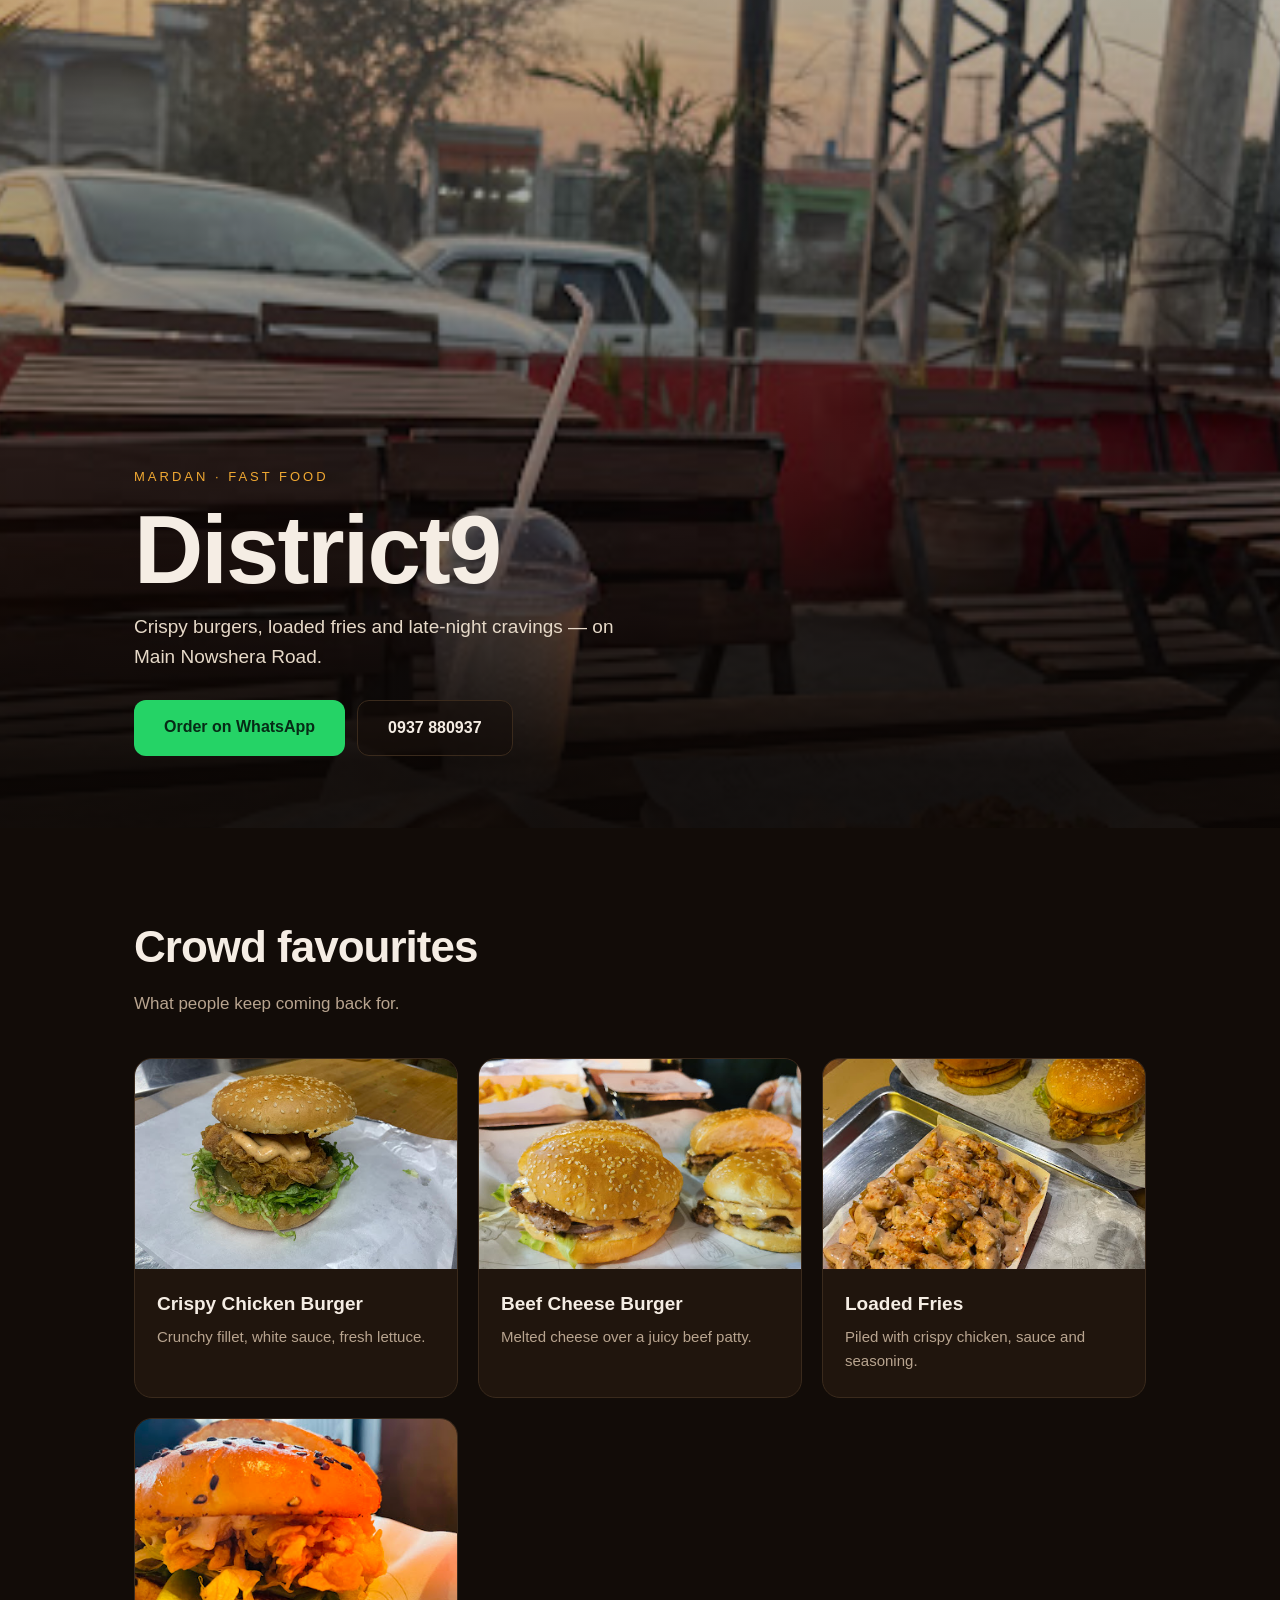
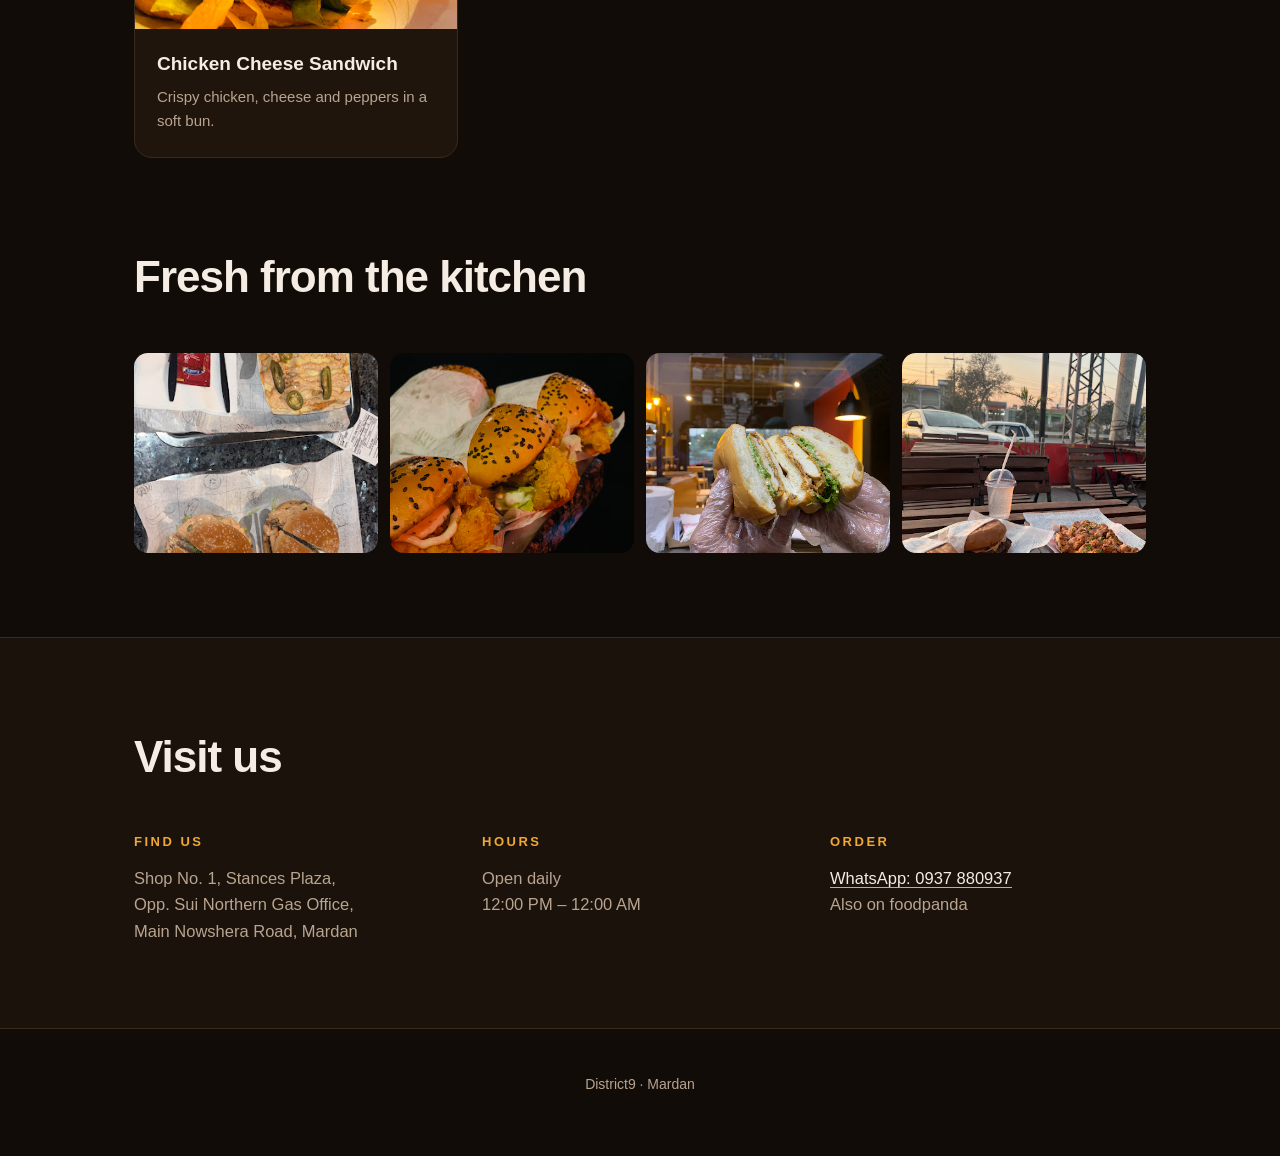
==== district9/index.html @ 01916287 "Add files via upload" ====
<!DOCTYPE html>
<html lang="en">
<head>
<meta charset="UTF-8">
<meta name="viewport" content="width=device-width, initial-scale=1.0">
<title>District9 — Burgers & Fast Food, Mardan</title>
<meta name="description" content="District9 — crispy burgers, loaded fries and more on Main Nowshera Road, Mardan. Open daily 12 PM to 12 AM.">
<style>
  :root{
    --bg:#120c08; --bg2:#1b120c; --card:#20150d;
    --line:#3a2a1c; --text:#f5ede4; --muted:#b8a48f; --accent:#f0a832;
  }
  *{margin:0;padding:0;box-sizing:border-box}
  html{scroll-behavior:smooth}
  body{background:var(--bg);color:var(--text);
    font-family:-apple-system,BlinkMacSystemFont,"Segoe UI",Inter,Roboto,sans-serif;
    line-height:1.6;-webkit-font-smoothing:antialiased;overflow-x:hidden}
  img{display:block;max-width:100%}
  .wrap{max-width:1060px;margin:0 auto;padding:0 24px}
  /* hero */
  .hero{position:relative;min-height:92vh;display:flex;align-items:flex-end;overflow:hidden}
  .hero-bg{position:absolute;inset:0;background:url('img6.jpg') center/cover;transform:scale(1.08);
    animation:slowzoom 18s ease-in-out infinite alternate}
  @keyframes slowzoom{from{transform:scale(1.08)}to{transform:scale(1.18)}}
  .hero::after{content:"";position:absolute;inset:0;
    background:linear-gradient(to top,rgba(10,6,4,.94) 8%,rgba(10,6,4,.45) 45%,rgba(10,6,4,.25) 100%)}
  .hero-inner{position:relative;z-index:2;padding:0 24px 72px;max-width:1060px;margin:0 auto;width:100%}
  .kicker{color:var(--accent);font-size:13px;letter-spacing:3px;text-transform:uppercase;margin-bottom:14px}
  .hero h1{font-size:clamp(52px,9vw,96px);font-weight:800;letter-spacing:-2px;line-height:1}
  .hero p{margin-top:14px;font-size:19px;color:#e6d9c8;max-width:520px}
  .hero-cta{margin-top:28px;display:flex;gap:12px;flex-wrap:wrap}
  .btn{display:inline-block;padding:14px 30px;border-radius:12px;text-decoration:none;
    font-size:16px;font-weight:700;transition:transform .3s ease,box-shadow .3s ease}
  .btn.order{background:#25d366;color:#062b16}
  .btn.order:hover{transform:translateY(-2px);box-shadow:0 10px 28px rgba(37,211,102,.3)}
  .btn.call{border:1px solid var(--line);color:var(--text);background:rgba(20,12,8,.5)}
  .btn.call:hover{border-color:var(--accent)}
  /* sections */
  section{padding:84px 0}
  .sec-head{margin-bottom:40px}
  .sec-head h2{font-size:clamp(30px,4.5vw,44px);font-weight:750;letter-spacing:-1px}
  .sec-head p{color:var(--muted);margin-top:8px;font-size:17px}
  .menu-grid{display:grid;grid-template-columns:repeat(auto-fit,minmax(240px,1fr));gap:20px}
  .dish{background:var(--card);border:1px solid var(--line);border-radius:18px;overflow:hidden;
    transition:transform .4s ease,border-color .4s ease}
  .dish:hover{transform:translateY(-6px);border-color:#5a422c}
  .dish img{height:210px;width:100%;object-fit:cover}
  .dish-body{padding:20px 22px 24px}
  .dish-body h3{font-size:19px;margin-bottom:6px}
  .dish-body p{color:var(--muted);font-size:15px}
  /* gallery */
  .strip{display:grid;grid-template-columns:repeat(4,1fr);gap:12px}
  .strip img{height:200px;width:100%;object-fit:cover;border-radius:14px;
    transition:transform .4s ease;cursor:pointer}
  .strip img:hover{transform:scale(1.03)}
  /* visit */
  .visit{background:var(--bg2);border-top:1px solid var(--line);border-bottom:1px solid var(--line)}
  .visit-grid{display:grid;grid-template-columns:repeat(auto-fit,minmax(260px,1fr));gap:32px}
  .v-block h3{font-size:13px;letter-spacing:2.5px;text-transform:uppercase;color:var(--accent);margin-bottom:12px}
  .v-block p{color:var(--muted);font-size:16.5px}
  .v-block a{color:var(--text);text-decoration:none;border-bottom:1px solid var(--accent)}
  footer{padding:44px 0 60px;color:var(--muted);font-size:14px;text-align:center}
  .reveal{opacity:0;transform:translateY(30px);transition:opacity .8s ease,transform .8s ease}
  .reveal.in{opacity:1;transform:none}
  @media(max-width:640px){.strip{grid-template-columns:repeat(2,1fr)}section{padding:64px 0}}
</style>
</head>
<body>

<header class="hero">
  <div class="hero-bg"></div>
  <div class="hero-inner">
    <div class="kicker">Mardan · Fast Food</div>
    <h1>District9</h1>
    <p>Crispy burgers, loaded fries and late-night cravings — on Main Nowshera Road.</p>
    <div class="hero-cta">
      <a class="btn order" href="https://wa.me/92937880937?text=Assalam%20o%20alaikum%2C%20I%20want%20to%20place%20an%20order.">Order on WhatsApp</a>
      <a class="btn call" href="tel:+92937880937">0937 880937</a>
    </div>
  </div>
</header>

<section>
  <div class="wrap">
    <div class="sec-head reveal">
      <h2>Crowd favourites</h2>
      <p>What people keep coming back for.</p>
    </div>
    <div class="menu-grid">
      <div class="dish reveal">
        <img src="img1.jpg" alt="Crispy chicken burger">
        <div class="dish-body"><h3>Crispy Chicken Burger</h3><p>Crunchy fillet, white sauce, fresh lettuce.</p></div>
      </div>
      <div class="dish reveal">
        <img src="img2.jpg" alt="Beef cheese burgers">
        <div class="dish-body"><h3>Beef Cheese Burger</h3><p>Melted cheese over a juicy beef patty.</p></div>
      </div>
      <div class="dish reveal">
        <img src="img3.jpg" alt="Loaded fries">
        <div class="dish-body"><h3>Loaded Fries</h3><p>Piled with crispy chicken, sauce and seasoning.</p></div>
      </div>
      <div class="dish reveal">
        <img src="img8.jpg" alt="Chicken cheese sandwich">
        <div class="dish-body"><h3>Chicken Cheese Sandwich</h3><p>Crispy chicken, cheese and peppers in a soft bun.</p></div>
      </div>
    </div>
  </div>
</section>

<section style="padding-top:0">
  <div class="wrap">
    <div class="sec-head reveal">
      <h2>Fresh from the kitchen</h2>
    </div>
    <div class="strip reveal">
      <img src="img4.jpg" alt="Burgers and loaded fries tray">
      <img src="img5.jpg" alt="Crispy chicken burgers">
      <img src="img7.jpg" alt="Chicken sandwich close-up">
      <img src="img6.jpg" alt="Outdoor seating at sunset">
    </div>
  </div>
</section>

<section class="visit">
  <div class="wrap">
    <div class="sec-head reveal">
      <h2>Visit us</h2>
    </div>
    <div class="visit-grid">
      <div class="v-block reveal">
        <h3>Find us</h3>
        <p>Shop No. 1, Stances Plaza,<br>Opp. Sui Northern Gas Office,<br>Main Nowshera Road, Mardan</p>
      </div>
      <div class="v-block reveal">
        <h3>Hours</h3>
        <p>Open daily<br>12:00 PM – 12:00 AM</p>
      </div>
      <div class="v-block reveal">
        <h3>Order</h3>
        <p><a href="https://wa.me/92937880937">WhatsApp: 0937 880937</a><br>Also on foodpanda</p>
      </div>
    </div>
  </div>
</section>

<footer>District9 · Mardan</footer>

<script>
  const io = new IntersectionObserver(es => es.forEach(e => {
    if (e.isIntersecting) { e.target.classList.add('in'); io.unobserve(e.target); }
  }), {threshold: 0.12});
  document.querySelectorAll('.reveal').forEach(el => io.observe(el));
</script>
</body>
</html>
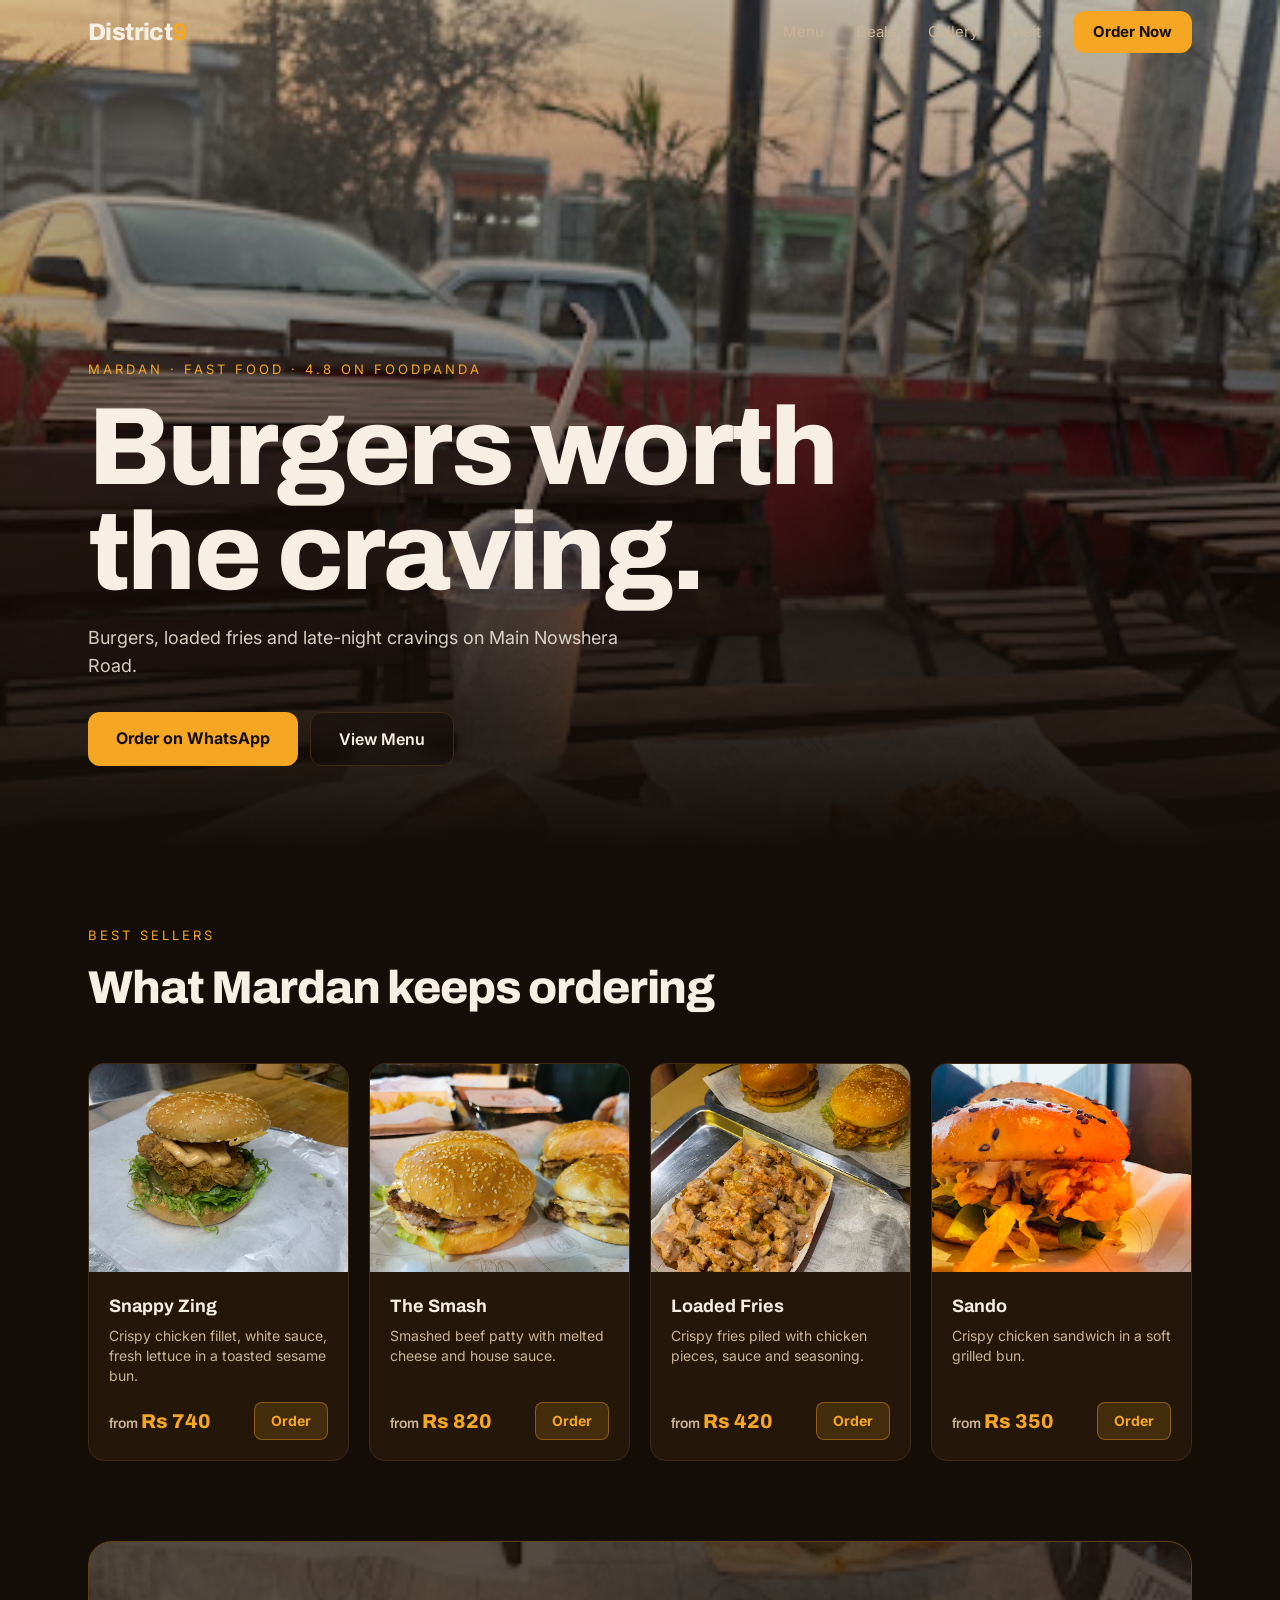
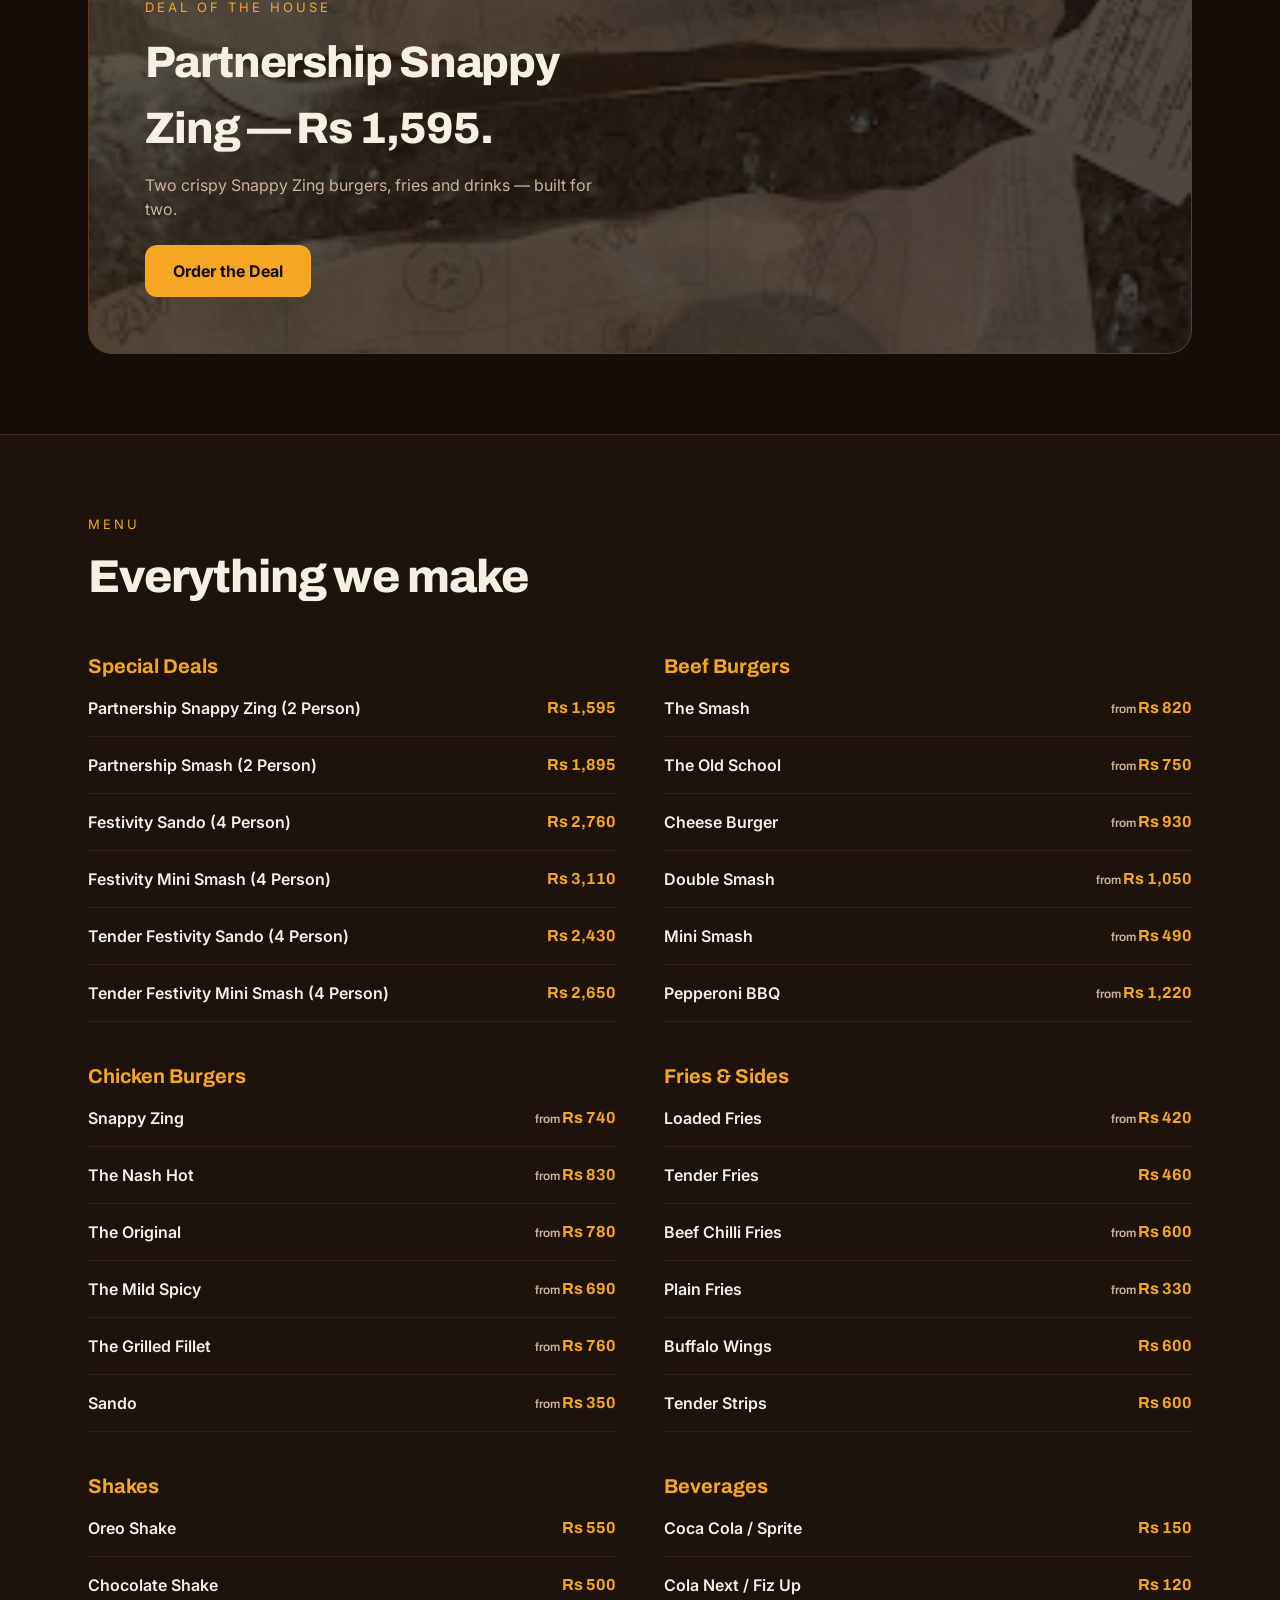
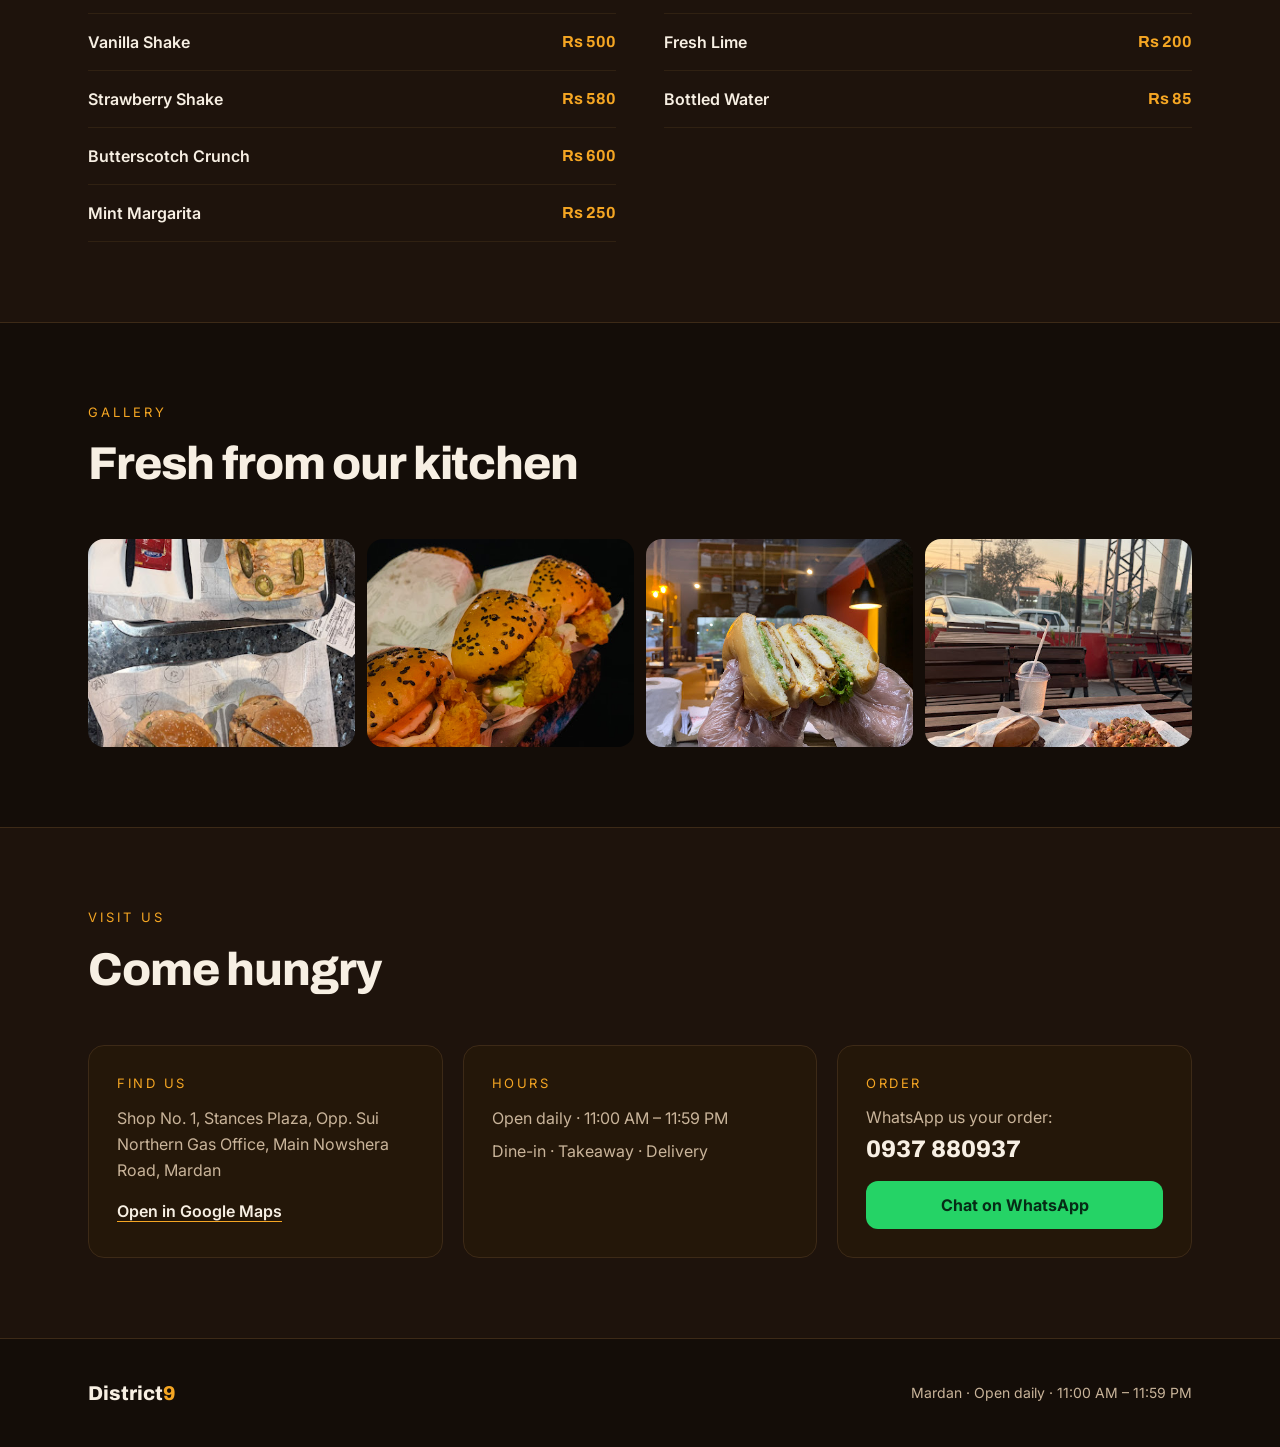
==== commit 86af08e5: "Add files via upload" ====
--- a/district9/index.html
+++ b/district9/index.html
@@ -1,155 +1,17 @@
-<!DOCTYPE html>
+<!doctype html>
 <html lang="en">
-<head>
-<meta charset="UTF-8">
-<meta name="viewport" content="width=device-width, initial-scale=1.0">
-<title>District9 — Burgers & Fast Food, Mardan</title>
-<meta name="description" content="District9 — crispy burgers, loaded fries and more on Main Nowshera Road, Mardan. Open daily 12 PM to 12 AM.">
-<style>
-  :root{
-    --bg:#120c08; --bg2:#1b120c; --card:#20150d;
-    --line:#3a2a1c; --text:#f5ede4; --muted:#b8a48f; --accent:#f0a832;
-  }
-  *{margin:0;padding:0;box-sizing:border-box}
-  html{scroll-behavior:smooth}
-  body{background:var(--bg);color:var(--text);
-    font-family:-apple-system,BlinkMacSystemFont,"Segoe UI",Inter,Roboto,sans-serif;
-    line-height:1.6;-webkit-font-smoothing:antialiased;overflow-x:hidden}
-  img{display:block;max-width:100%}
-  .wrap{max-width:1060px;margin:0 auto;padding:0 24px}
-  /* hero */
-  .hero{position:relative;min-height:92vh;display:flex;align-items:flex-end;overflow:hidden}
-  .hero-bg{position:absolute;inset:0;background:url('img6.jpg') center/cover;transform:scale(1.08);
-    animation:slowzoom 18s ease-in-out infinite alternate}
-  @keyframes slowzoom{from{transform:scale(1.08)}to{transform:scale(1.18)}}
-  .hero::after{content:"";position:absolute;inset:0;
-    background:linear-gradient(to top,rgba(10,6,4,.94) 8%,rgba(10,6,4,.45) 45%,rgba(10,6,4,.25) 100%)}
-  .hero-inner{position:relative;z-index:2;padding:0 24px 72px;max-width:1060px;margin:0 auto;width:100%}
-  .kicker{color:var(--accent);font-size:13px;letter-spacing:3px;text-transform:uppercase;margin-bottom:14px}
-  .hero h1{font-size:clamp(52px,9vw,96px);font-weight:800;letter-spacing:-2px;line-height:1}
-  .hero p{margin-top:14px;font-size:19px;color:#e6d9c8;max-width:520px}
-  .hero-cta{margin-top:28px;display:flex;gap:12px;flex-wrap:wrap}
-  .btn{display:inline-block;padding:14px 30px;border-radius:12px;text-decoration:none;
-    font-size:16px;font-weight:700;transition:transform .3s ease,box-shadow .3s ease}
-  .btn.order{background:#25d366;color:#062b16}
-  .btn.order:hover{transform:translateY(-2px);box-shadow:0 10px 28px rgba(37,211,102,.3)}
-  .btn.call{border:1px solid var(--line);color:var(--text);background:rgba(20,12,8,.5)}
-  .btn.call:hover{border-color:var(--accent)}
-  /* sections */
-  section{padding:84px 0}
-  .sec-head{margin-bottom:40px}
-  .sec-head h2{font-size:clamp(30px,4.5vw,44px);font-weight:750;letter-spacing:-1px}
-  .sec-head p{color:var(--muted);margin-top:8px;font-size:17px}
-  .menu-grid{display:grid;grid-template-columns:repeat(auto-fit,minmax(240px,1fr));gap:20px}
-  .dish{background:var(--card);border:1px solid var(--line);border-radius:18px;overflow:hidden;
-    transition:transform .4s ease,border-color .4s ease}
-  .dish:hover{transform:translateY(-6px);border-color:#5a422c}
-  .dish img{height:210px;width:100%;object-fit:cover}
-  .dish-body{padding:20px 22px 24px}
-  .dish-body h3{font-size:19px;margin-bottom:6px}
-  .dish-body p{color:var(--muted);font-size:15px}
-  /* gallery */
-  .strip{display:grid;grid-template-columns:repeat(4,1fr);gap:12px}
-  .strip img{height:200px;width:100%;object-fit:cover;border-radius:14px;
-    transition:transform .4s ease;cursor:pointer}
-  .strip img:hover{transform:scale(1.03)}
-  /* visit */
-  .visit{background:var(--bg2);border-top:1px solid var(--line);border-bottom:1px solid var(--line)}
-  .visit-grid{display:grid;grid-template-columns:repeat(auto-fit,minmax(260px,1fr));gap:32px}
-  .v-block h3{font-size:13px;letter-spacing:2.5px;text-transform:uppercase;color:var(--accent);margin-bottom:12px}
-  .v-block p{color:var(--muted);font-size:16.5px}
-  .v-block a{color:var(--text);text-decoration:none;border-bottom:1px solid var(--accent)}
-  footer{padding:44px 0 60px;color:var(--muted);font-size:14px;text-align:center}
-  .reveal{opacity:0;transform:translateY(30px);transition:opacity .8s ease,transform .8s ease}
-  .reveal.in{opacity:1;transform:none}
-  @media(max-width:640px){.strip{grid-template-columns:repeat(2,1fr)}section{padding:64px 0}}
-</style>
-</head>
-<body>
-
-<header class="hero">
-  <div class="hero-bg"></div>
-  <div class="hero-inner">
-    <div class="kicker">Mardan · Fast Food</div>
-    <h1>District9</h1>
-    <p>Crispy burgers, loaded fries and late-night cravings — on Main Nowshera Road.</p>
-    <div class="hero-cta">
-      <a class="btn order" href="https://wa.me/92937880937?text=Assalam%20o%20alaikum%2C%20I%20want%20to%20place%20an%20order.">Order on WhatsApp</a>
-      <a class="btn call" href="tel:+92937880937">0937 880937</a>
-    </div>
-  </div>
-</header>
-
-<section>
-  <div class="wrap">
-    <div class="sec-head reveal">
-      <h2>Crowd favourites</h2>
-      <p>What people keep coming back for.</p>
-    </div>
-    <div class="menu-grid">
-      <div class="dish reveal">
-        <img src="img1.jpg" alt="Crispy chicken burger">
-        <div class="dish-body"><h3>Crispy Chicken Burger</h3><p>Crunchy fillet, white sauce, fresh lettuce.</p></div>
-      </div>
-      <div class="dish reveal">
-        <img src="img2.jpg" alt="Beef cheese burgers">
-        <div class="dish-body"><h3>Beef Cheese Burger</h3><p>Melted cheese over a juicy beef patty.</p></div>
-      </div>
-      <div class="dish reveal">
-        <img src="img3.jpg" alt="Loaded fries">
-        <div class="dish-body"><h3>Loaded Fries</h3><p>Piled with crispy chicken, sauce and seasoning.</p></div>
-      </div>
-      <div class="dish reveal">
-        <img src="img8.jpg" alt="Chicken cheese sandwich">
-        <div class="dish-body"><h3>Chicken Cheese Sandwich</h3><p>Crispy chicken, cheese and peppers in a soft bun.</p></div>
-      </div>
-    </div>
-  </div>
-</section>
-
-<section style="padding-top:0">
-  <div class="wrap">
-    <div class="sec-head reveal">
-      <h2>Fresh from the kitchen</h2>
-    </div>
-    <div class="strip reveal">
-      <img src="img4.jpg" alt="Burgers and loaded fries tray">
-      <img src="img5.jpg" alt="Crispy chicken burgers">
-      <img src="img7.jpg" alt="Chicken sandwich close-up">
-      <img src="img6.jpg" alt="Outdoor seating at sunset">
-    </div>
-  </div>
-</section>
-
-<section class="visit">
-  <div class="wrap">
-    <div class="sec-head reveal">
-      <h2>Visit us</h2>
-    </div>
-    <div class="visit-grid">
-      <div class="v-block reveal">
-        <h3>Find us</h3>
-        <p>Shop No. 1, Stances Plaza,<br>Opp. Sui Northern Gas Office,<br>Main Nowshera Road, Mardan</p>
-      </div>
-      <div class="v-block reveal">
-        <h3>Hours</h3>
-        <p>Open daily<br>12:00 PM – 12:00 AM</p>
-      </div>
-      <div class="v-block reveal">
-        <h3>Order</h3>
-        <p><a href="https://wa.me/92937880937">WhatsApp: 0937 880937</a><br>Also on foodpanda</p>
-      </div>
-    </div>
-  </div>
-</section>
-
-<footer>District9 · Mardan</footer>
-
-<script>
-  const io = new IntersectionObserver(es => es.forEach(e => {
-    if (e.isIntersecting) { e.target.classList.add('in'); io.unobserve(e.target); }
-  }), {threshold: 0.12});
-  document.querySelectorAll('.reveal').forEach(el => io.observe(el));
-</script>
-</body>
+  <head>
+    <meta charset="UTF-8" />
+    <meta name="viewport" content="width=device-width, initial-scale=1.0" />
+    <meta name="description" content="District9 — crispy burgers, loaded fries and more on Main Nowshera Road, Mardan. Open daily 12 PM to 12 AM." />
+    <title>District9 — Burgers & Fast Food, Mardan</title>
+    <link rel="preconnect" href="https://fonts.googleapis.com" />
+    <link rel="preconnect" href="https://fonts.gstatic.com" crossorigin />
+    <link href="https://fonts.googleapis.com/css2?family=Archivo:wght@600;700;800&family=Inter:wght@400;500;600;700&display=swap" rel="stylesheet" />
+    <script type="module" crossorigin src="./assets/index-CiNe1hV2.js"></script>
+    <link rel="stylesheet" crossorigin href="./assets/index-D9UILtA-.css">
+  </head>
+  <body>
+    <div id="root"></div>
+  </body>
 </html>
--- a/district9/assets/index-D9UILtA-.css
+++ b/district9/assets/index-D9UILtA-.css
@@ -0,0 +1,2 @@
+/*! tailwindcss v4.3.3 | MIT License | https://tailwindcss.com */
+@layer properties{@supports (((-webkit-hyphens:none)) and (not (margin-trim:inline))) or ((-moz-orient:inline) and (not (color:rgb(from red r g b)))){*,:before,:after,::backdrop{--tw-rotate-x:initial;--tw-rotate-y:initial;--tw-rotate-z:initial;--tw-skew-x:initial;--tw-skew-y:initial;--tw-border-style:solid;--tw-gradient-position:initial;--tw-gradient-from:#0000;--tw-gradient-via:#0000;--tw-gradient-to:#0000;--tw-gradient-stops:initial;--tw-gradient-via-stops:initial;--tw-gradient-from-position:0%;--tw-gradient-via-position:50%;--tw-gradient-to-position:100%;--tw-leading:initial;--tw-font-weight:initial;--tw-tracking:initial;--tw-blur:initial;--tw-brightness:initial;--tw-contrast:initial;--tw-grayscale:initial;--tw-hue-rotate:initial;--tw-invert:initial;--tw-opacity:initial;--tw-saturate:initial;--tw-sepia:initial;--tw-drop-shadow:initial;--tw-drop-shadow-color:initial;--tw-drop-shadow-alpha:100%;--tw-drop-shadow-size:initial;--tw-backdrop-blur:initial;--tw-backdrop-brightness:initial;--tw-backdrop-contrast:initial;--tw-backdrop-grayscale:initial;--tw-backdrop-hue-rotate:initial;--tw-backdrop-invert:initial;--tw-backdrop-opacity:initial;--tw-backdrop-saturate:initial;--tw-backdrop-sepia:initial}}}@layer theme{:root,:host{--font-sans:-apple-system, BlinkMacSystemFont, "Segoe UI", Roboto, "Helvetica Neue", "Noto Sans", Arial, sans-serif, "Apple Color Emoji", "Segoe UI Emoji", "Segoe UI Symbol", "Noto Color Emoji";--font-mono:ui-monospace, SFMono-Regular, Menlo, Monaco, Consolas, "Liberation Mono", "Courier New", monospace;--spacing:.25rem;--container-md:28rem;--container-lg:32rem;--container-xl:36rem;--container-6xl:72rem;--text-xs:.75rem;--text-xs--line-height:calc(1 / .75);--text-sm:.875rem;--text-sm--line-height:calc(1.25 / .875);--text-lg:1.125rem;--text-lg--line-height:calc(1.75 / 1.125);--text-xl:1.25rem;--text-xl--line-height:calc(1.75 / 1.25);--text-2xl:1.5rem;--text-2xl--line-height:calc(2 / 1.5);--font-weight-semibold:600;--font-weight-bold:700;--font-weight-extrabold:800;--tracking-tight:-.025em;--leading-relaxed:1.625;--radius-lg:.5rem;--radius-xl:.75rem;--radius-2xl:1rem;--radius-3xl:1.5rem;--default-transition-duration:.15s;--default-transition-timing-function:cubic-bezier(.4, 0, .2, 1);--default-font-family:var(--font-sans);--default-mono-font-family:var(--font-mono);--font-display:"Archivo", system-ui, sans-serif;--font-body:"Inter", system-ui, sans-serif;--color-coal:#140d08;--color-coal2:#1e130c;--color-card:#241709;--color-line:#3d2a17;--color-cream:#f7efe3;--color-sand:#c9b49a;--color-flame:#f5a623}}@layer base{*,:after,:before,::backdrop{box-sizing:border-box;border:0 solid;margin:0;padding:0}::file-selector-button{box-sizing:border-box;border:0 solid;margin:0;padding:0}html,:host{-webkit-text-size-adjust:100%;tab-size:4;line-height:1.5;font-family:var(--default-font-family,-apple-system, BlinkMacSystemFont, "Segoe UI", Roboto, "Helvetica Neue", "Noto Sans", Arial, sans-serif, "Apple Color Emoji", "Segoe UI Emoji", "Segoe UI Symbol", "Noto Color Emoji");font-feature-settings:var(--default-font-feature-settings,normal);font-variation-settings:var(--default-font-variation-settings,normal);-webkit-tap-highlight-color:transparent}hr{height:0;color:inherit;border-top-width:1px}abbr:where([title]){-webkit-text-decoration:underline dotted;text-decoration:underline dotted}h1,h2,h3,h4,h5,h6{font-size:inherit;font-weight:inherit}a{color:inherit;-webkit-text-decoration:inherit;-webkit-text-decoration:inherit;-webkit-text-decoration:inherit;-webkit-text-decoration:inherit;text-decoration:inherit}b,strong{font-weight:bolder}code,kbd,samp,pre{font-family:var(--default-mono-font-family,ui-monospace, SFMono-Regular, Menlo, Monaco, Consolas, "Liberation Mono", "Courier New", monospace);font-feature-settings:var(--default-mono-font-feature-settings,normal);font-variation-settings:var(--default-mono-font-variation-settings,normal);font-size:1em}small{font-size:80%}sub,sup{vertical-align:baseline;font-size:75%;line-height:0;position:relative}sub{bottom:-.25em}sup{top:-.5em}table{text-indent:0;border-color:inherit;border-collapse:collapse}:-moz-focusring:where(:not(iframe)){outline:auto}progress{vertical-align:baseline}summary{display:list-item}ol,ul,menu{list-style:none}img,svg,video,canvas,audio,iframe,embed,object{vertical-align:middle;display:block}img,video{max-width:100%;height:auto}button,input,select,optgroup,textarea{font:inherit;font-feature-settings:inherit;font-variation-settings:inherit;letter-spacing:inherit;color:inherit;opacity:1;background-color:#0000;border-radius:0}::file-selector-button{font:inherit;font-feature-settings:inherit;font-variation-settings:inherit;letter-spacing:inherit;color:inherit;opacity:1;background-color:#0000;border-radius:0}:where(select:is([multiple],[size])) optgroup{font-weight:bolder}:where(select:is([multiple],[size])) optgroup option{padding-inline-start:20px}::file-selector-button{margin-inline-end:4px}::placeholder{opacity:1}@supports (not ((-webkit-appearance:-apple-pay-button))) or (contain-intrinsic-size:1px){::placeholder{color:currentColor}@supports (color:color-mix(in lab, red, red)){::placeholder{color:color-mix(in oklab, currentcolor 50%, transparent)}}}textarea{resize:vertical}::-webkit-search-decoration{-webkit-appearance:none}::-webkit-date-and-time-value{min-height:1lh;text-align:inherit}::-webkit-datetime-edit{display:inline-flex}::-webkit-datetime-edit-fields-wrapper{padding:0}::-webkit-datetime-edit{padding-block:0}::-webkit-datetime-edit-year-field{padding-block:0}::-webkit-datetime-edit-month-field{padding-block:0}::-webkit-datetime-edit-day-field{padding-block:0}::-webkit-datetime-edit-hour-field{padding-block:0}::-webkit-datetime-edit-minute-field{padding-block:0}::-webkit-datetime-edit-second-field{padding-block:0}::-webkit-datetime-edit-millisecond-field{padding-block:0}::-webkit-datetime-edit-meridiem-field{padding-block:0}::-webkit-calendar-picker-indicator{line-height:1}:-moz-ui-invalid{box-shadow:none}button,input:where([type=button],[type=reset],[type=submit]){appearance:button}::file-selector-button{appearance:button}::-webkit-inner-spin-button{height:auto}::-webkit-outer-spin-button{height:auto}[hidden]:where(:not([hidden=until-found])){display:none!important}}@layer components;@layer utilities{.absolute{position:absolute}.fixed{position:fixed}.relative{position:relative}.inset-0{inset:0}.inset-x-0{inset-inline:0}.top-0{top:0}.z-10{z-index:10}.z-50{z-index:50}.mx-auto{margin-inline:auto}.mt-0\.5{margin-top:calc(var(--spacing) * .5)}.mt-1{margin-top:var(--spacing)}.mt-1\.5{margin-top:calc(var(--spacing) * 1.5)}.mt-2{margin-top:calc(var(--spacing) * 2)}.mt-3{margin-top:calc(var(--spacing) * 3)}.mt-4{margin-top:calc(var(--spacing) * 4)}.mt-5{margin-top:calc(var(--spacing) * 5)}.mt-6{margin-top:calc(var(--spacing) * 6)}.mt-8{margin-top:calc(var(--spacing) * 8)}.mb-2{margin-bottom:calc(var(--spacing) * 2)}.mb-3{margin-bottom:calc(var(--spacing) * 3)}.mb-4{margin-bottom:calc(var(--spacing) * 4)}.mb-10{margin-bottom:calc(var(--spacing) * 10)}.block{display:block}.flex{display:flex}.grid{display:grid}.hidden{display:none}.inline-block{display:inline-block}.h-16{height:calc(var(--spacing) * 16)}.h-52{height:calc(var(--spacing) * 52)}.h-full{height:100%}.min-h-\[94vh\]{min-height:94vh}.min-h-screen{min-height:100vh}.w-full{width:100%}.max-w-6xl{max-width:var(--container-6xl)}.max-w-lg{max-width:var(--container-lg)}.max-w-md{max-width:var(--container-md)}.max-w-xl{max-width:var(--container-xl)}.flex-1{flex:1}.transform{transform:var(--tw-rotate-x,) var(--tw-rotate-y,) var(--tw-rotate-z,) var(--tw-skew-x,) var(--tw-skew-y,)}.grid-cols-2{grid-template-columns:repeat(2,minmax(0,1fr))}.flex-col{flex-direction:column}.flex-wrap{flex-wrap:wrap}.items-center{align-items:center}.items-end{align-items:flex-end}.items-start{align-items:flex-start}.justify-between{justify-content:space-between}.gap-3{gap:calc(var(--spacing) * 3)}.gap-4{gap:calc(var(--spacing) * 4)}.gap-5{gap:calc(var(--spacing) * 5)}.gap-8{gap:calc(var(--spacing) * 8)}.gap-x-12{column-gap:calc(var(--spacing) * 12)}.gap-y-10{row-gap:calc(var(--spacing) * 10)}.overflow-hidden{overflow:hidden}.rounded-2xl{border-radius:var(--radius-2xl)}.rounded-3xl{border-radius:var(--radius-3xl)}.rounded-lg{border-radius:var(--radius-lg)}.rounded-xl{border-radius:var(--radius-xl)}.border{border-style:var(--tw-border-style);border-width:1px}.border-y{border-block-style:var(--tw-border-style);border-block-width:1px}.border-t{border-top-style:var(--tw-border-style);border-top-width:1px}.border-b{border-bottom-style:var(--tw-border-style);border-bottom-width:1px}.border-flame\/30{border-color:#f5a6234d}@supports (color:color-mix(in lab, red, red)){.border-flame\/30{border-color:color-mix(in oklab, var(--color-flame) 30%, transparent)}}.border-flame\/40{border-color:#f5a62366}@supports (color:color-mix(in lab, red, red)){.border-flame\/40{border-color:color-mix(in oklab, var(--color-flame) 40%, transparent)}}.border-line{border-color:var(--color-line)}.border-line\/60{border-color:#3d2a1799}@supports (color:color-mix(in lab, red, red)){.border-line\/60{border-color:color-mix(in oklab, var(--color-line) 60%, transparent)}}.bg-\[\#25d366\]{background-color:#25d366}.bg-card{background-color:var(--color-card)}.bg-coal{background-color:var(--color-coal)}.bg-coal\/50{background-color:#140d0880}@supports (color:color-mix(in lab, red, red)){.bg-coal\/50{background-color:color-mix(in oklab, var(--color-coal) 50%, transparent)}}.bg-coal\/95{background-color:#140d08f2}@supports (color:color-mix(in lab, red, red)){.bg-coal\/95{background-color:color-mix(in oklab, var(--color-coal) 95%, transparent)}}.bg-coal\/98{background-color:#140d08fa}@supports (color:color-mix(in lab, red, red)){.bg-coal\/98{background-color:color-mix(in oklab, var(--color-coal) 98%, transparent)}}.bg-coal2{background-color:var(--color-coal2)}.bg-flame{background-color:var(--color-flame)}.bg-flame\/15{background-color:#f5a62326}@supports (color:color-mix(in lab, red, red)){.bg-flame\/15{background-color:color-mix(in oklab, var(--color-flame) 15%, transparent)}}.bg-transparent{background-color:#0000}.bg-gradient-to-r{--tw-gradient-position:to right in oklab;background-image:linear-gradient(var(--tw-gradient-stops))}.bg-gradient-to-t{--tw-gradient-position:to top in oklab;background-image:linear-gradient(var(--tw-gradient-stops))}.from-card{--tw-gradient-from:var(--color-card);--tw-gradient-stops:var(--tw-gradient-via-stops,var(--tw-gradient-position), var(--tw-gradient-from) var(--tw-gradient-from-position), var(--tw-gradient-to) var(--tw-gradient-to-position))}.from-coal{--tw-gradient-from:var(--color-coal);--tw-gradient-stops:var(--tw-gradient-via-stops,var(--tw-gradient-position), var(--tw-gradient-from) var(--tw-gradient-from-position), var(--tw-gradient-to) var(--tw-gradient-to-position))}.via-coal\/45{--tw-gradient-via:#140d0873}@supports (color:color-mix(in lab, red, red)){.via-coal\/45{--tw-gradient-via:color-mix(in oklab, var(--color-coal) 45%, transparent)}}.via-coal\/45{--tw-gradient-via-stops:var(--tw-gradient-position), var(--tw-gradient-from) var(--tw-gradient-from-position), var(--tw-gradient-via) var(--tw-gradient-via-position), var(--tw-gradient-to) var(--tw-gradient-to-position);--tw-gradient-stops:var(--tw-gradient-via-stops)}.to-coal\/20{--tw-gradient-to:#140d0833}@supports (color:color-mix(in lab, red, red)){.to-coal\/20{--tw-gradient-to:color-mix(in oklab, var(--color-coal) 20%, transparent)}}.to-coal\/20{--tw-gradient-stops:var(--tw-gradient-via-stops,var(--tw-gradient-position), var(--tw-gradient-from) var(--tw-gradient-from-position), var(--tw-gradient-to) var(--tw-gradient-to-position))}.to-coal2{--tw-gradient-to:var(--color-coal2);--tw-gradient-stops:var(--tw-gradient-via-stops,var(--tw-gradient-position), var(--tw-gradient-from) var(--tw-gradient-from-position), var(--tw-gradient-to) var(--tw-gradient-to-position))}.object-cover{object-fit:cover}.p-5{padding:calc(var(--spacing) * 5)}.p-7{padding:calc(var(--spacing) * 7)}.p-10{padding:calc(var(--spacing) * 10)}.px-2{padding-inline:calc(var(--spacing) * 2)}.px-4{padding-inline:calc(var(--spacing) * 4)}.px-5{padding-inline:calc(var(--spacing) * 5)}.px-6{padding-inline:calc(var(--spacing) * 6)}.px-7{padding-inline:calc(var(--spacing) * 7)}.py-1{padding-block:var(--spacing)}.py-2{padding-block:calc(var(--spacing) * 2)}.py-2\.5{padding-block:calc(var(--spacing) * 2.5)}.py-3{padding-block:calc(var(--spacing) * 3)}.py-3\.5{padding-block:calc(var(--spacing) * 3.5)}.py-4{padding-block:calc(var(--spacing) * 4)}.py-10{padding-block:calc(var(--spacing) * 10)}.py-20{padding-block:calc(var(--spacing) * 20)}.pb-4{padding-bottom:calc(var(--spacing) * 4)}.pb-20{padding-bottom:calc(var(--spacing) * 20)}.text-center{text-align:center}.font-body{font-family:var(--font-body)}.font-display{font-family:var(--font-display)}.text-2xl{font-size:var(--text-2xl);line-height:var(--tw-leading,var(--text-2xl--line-height))}.text-lg{font-size:var(--text-lg);line-height:var(--tw-leading,var(--text-lg--line-height))}.text-sm{font-size:var(--text-sm);line-height:var(--tw-leading,var(--text-sm--line-height))}.text-xl{font-size:var(--text-xl);line-height:var(--tw-leading,var(--text-xl--line-height))}.text-xs{font-size:var(--text-xs);line-height:var(--tw-leading,var(--text-xs--line-height))}.text-\[13px\]{font-size:13px}.text-\[15px\]{font-size:15px}.text-\[clamp\(28px\,4vw\,44px\)\]{font-size:clamp(28px,4vw,44px)}.text-\[clamp\(30px\,4\.5vw\,46px\)\]{font-size:clamp(30px,4.5vw,46px)}.text-\[clamp\(56px\,10vw\,110px\)\]{font-size:clamp(56px,10vw,110px)}.leading-\[0\.95\]{--tw-leading:.95;line-height:.95}.leading-relaxed{--tw-leading:var(--leading-relaxed);line-height:var(--leading-relaxed)}.font-bold{--tw-font-weight:var(--font-weight-bold);font-weight:var(--font-weight-bold)}.font-extrabold{--tw-font-weight:var(--font-weight-extrabold);font-weight:var(--font-weight-extrabold)}.font-semibold{--tw-font-weight:var(--font-weight-semibold);font-weight:var(--font-weight-semibold)}.tracking-\[2\.5px\]{--tw-tracking:2.5px;letter-spacing:2.5px}.tracking-\[3px\]{--tw-tracking:3px;letter-spacing:3px}.tracking-tight{--tw-tracking:var(--tracking-tight);letter-spacing:var(--tracking-tight)}.whitespace-nowrap{white-space:nowrap}.text-\[\#062b16\]{color:#062b16}.text-coal{color:var(--color-coal)}.text-cream{color:var(--color-cream)}.text-cream\/85{color:#f7efe3d9}@supports (color:color-mix(in lab, red, red)){.text-cream\/85{color:color-mix(in oklab, var(--color-cream) 85%, transparent)}}.text-flame{color:var(--color-flame)}.text-sand{color:var(--color-sand)}.uppercase{text-transform:uppercase}.underline{text-decoration-line:underline}.decoration-flame{-webkit-text-decoration-color:var(--color-flame);-webkit-text-decoration-color:var(--color-flame);-webkit-text-decoration-color:var(--color-flame);text-decoration-color:var(--color-flame)}.underline-offset-4{text-underline-offset:4px}.opacity-25{opacity:.25}.filter{filter:var(--tw-blur,) var(--tw-brightness,) var(--tw-contrast,) var(--tw-grayscale,) var(--tw-hue-rotate,) var(--tw-invert,) var(--tw-saturate,) var(--tw-sepia,) var(--tw-drop-shadow,)}.backdrop-blur{--tw-backdrop-blur:blur(8px);-webkit-backdrop-filter:var(--tw-backdrop-blur,) var(--tw-backdrop-brightness,) var(--tw-backdrop-contrast,) var(--tw-backdrop-grayscale,) var(--tw-backdrop-hue-rotate,) var(--tw-backdrop-invert,) var(--tw-backdrop-opacity,) var(--tw-backdrop-saturate,) var(--tw-backdrop-sepia,);backdrop-filter:var(--tw-backdrop-blur,) var(--tw-backdrop-brightness,) var(--tw-backdrop-contrast,) var(--tw-backdrop-grayscale,) var(--tw-backdrop-hue-rotate,) var(--tw-backdrop-invert,) var(--tw-backdrop-opacity,) var(--tw-backdrop-saturate,) var(--tw-backdrop-sepia,)}.transition{transition-property:color,background-color,border-color,outline-color,text-decoration-color,fill,stroke,--tw-gradient-from,--tw-gradient-via,--tw-gradient-to,opacity,box-shadow,transform,translate,scale,rotate,filter,-webkit-backdrop-filter,backdrop-filter,display,content-visibility,overlay,pointer-events;transition-timing-function:var(--tw-ease,var(--default-transition-timing-function));transition-duration:var(--tw-duration,var(--default-transition-duration))}.transition-all{transition-property:all;transition-timing-function:var(--tw-ease,var(--default-transition-timing-function));transition-duration:var(--tw-duration,var(--default-transition-duration))}.transition-colors{transition-property:color,background-color,border-color,outline-color,text-decoration-color,fill,stroke,--tw-gradient-from,--tw-gradient-via,--tw-gradient-to;transition-timing-function:var(--tw-ease,var(--default-transition-timing-function));transition-duration:var(--tw-duration,var(--default-transition-duration))}@media (hover:hover){.hover\:border-flame:hover{border-color:var(--color-flame)}.hover\:bg-flame:hover{background-color:var(--color-flame)}.hover\:text-coal:hover{color:var(--color-coal)}.hover\:text-cream:hover{color:var(--color-cream)}.hover\:brightness-110:hover{--tw-brightness:brightness(110%);filter:var(--tw-blur,) var(--tw-brightness,) var(--tw-contrast,) var(--tw-grayscale,) var(--tw-hue-rotate,) var(--tw-invert,) var(--tw-saturate,) var(--tw-sepia,) var(--tw-drop-shadow,)}}@media (width>=40rem){.sm\:grid-cols-2{grid-template-columns:repeat(2,minmax(0,1fr))}}@media (width>=48rem){.md\:flex{display:flex}.md\:hidden{display:none}.md\:grid-cols-2{grid-template-columns:repeat(2,minmax(0,1fr))}.md\:grid-cols-3{grid-template-columns:repeat(3,minmax(0,1fr))}.md\:grid-cols-4{grid-template-columns:repeat(4,minmax(0,1fr))}.md\:flex-row{flex-direction:row}.md\:p-14{padding:calc(var(--spacing) * 14)}}@media (width>=64rem){.lg\:grid-cols-4{grid-template-columns:repeat(4,minmax(0,1fr))}}}html{scroll-behavior:smooth}body{color:#f7efe3;font-family:var(--font-body);background:#140d08}.font-display{font-family:var(--font-display)}@keyframes heroZoom{0%{transform:scale(1.06)}to{transform:scale(1.16)}}.hero-zoom{animation:20s ease-in-out infinite alternate heroZoom}.reveal{opacity:0;transition:opacity .7s,transform .7s;transform:translateY(28px)}.reveal.in{opacity:1;transform:none}.card-lift{transition:transform .35s,border-color .35s,box-shadow .35s}.card-lift:hover{transform:translateY(-6px);box-shadow:0 18px 40px #00000073}@property --tw-rotate-x{syntax:"*";inherits:false}@property --tw-rotate-y{syntax:"*";inherits:false}@property --tw-rotate-z{syntax:"*";inherits:false}@property --tw-skew-x{syntax:"*";inherits:false}@property --tw-skew-y{syntax:"*";inherits:false}@property --tw-border-style{syntax:"*";inherits:false;initial-value:solid}@property --tw-gradient-position{syntax:"*";inherits:false}@property --tw-gradient-from{syntax:"<color>";inherits:false;initial-value:#0000}@property --tw-gradient-via{syntax:"<color>";inherits:false;initial-value:#0000}@property --tw-gradient-to{syntax:"<color>";inherits:false;initial-value:#0000}@property --tw-gradient-stops{syntax:"*";inherits:false}@property --tw-gradient-via-stops{syntax:"*";inherits:false}@property --tw-gradient-from-position{syntax:"<length-percentage>";inherits:false;initial-value:0%}@property --tw-gradient-via-position{syntax:"<length-percentage>";inherits:false;initial-value:50%}@property --tw-gradient-to-position{syntax:"<length-percentage>";inherits:false;initial-value:100%}@property --tw-leading{syntax:"*";inherits:false}@property --tw-font-weight{syntax:"*";inherits:false}@property --tw-tracking{syntax:"*";inherits:false}@property --tw-blur{syntax:"*";inherits:false}@property --tw-brightness{syntax:"*";inherits:false}@property --tw-contrast{syntax:"*";inherits:false}@property --tw-grayscale{syntax:"*";inherits:false}@property --tw-hue-rotate{syntax:"*";inherits:false}@property --tw-invert{syntax:"*";inherits:false}@property --tw-opacity{syntax:"*";inherits:false}@property --tw-saturate{syntax:"*";inherits:false}@property --tw-sepia{syntax:"*";inherits:false}@property --tw-drop-shadow{syntax:"*";inherits:false}@property --tw-drop-shadow-color{syntax:"*";inherits:false}@property --tw-drop-shadow-alpha{syntax:"<percentage>";inherits:false;initial-value:100%}@property --tw-drop-shadow-size{syntax:"*";inherits:false}@property --tw-backdrop-blur{syntax:"*";inherits:false}@property --tw-backdrop-brightness{syntax:"*";inherits:false}@property --tw-backdrop-contrast{syntax:"*";inherits:false}@property --tw-backdrop-grayscale{syntax:"*";inherits:false}@property --tw-backdrop-hue-rotate{syntax:"*";inherits:false}@property --tw-backdrop-invert{syntax:"*";inherits:false}@property --tw-backdrop-opacity{syntax:"*";inherits:false}@property --tw-backdrop-saturate{syntax:"*";inherits:false}@property --tw-backdrop-sepia{syntax:"*";inherits:false}
